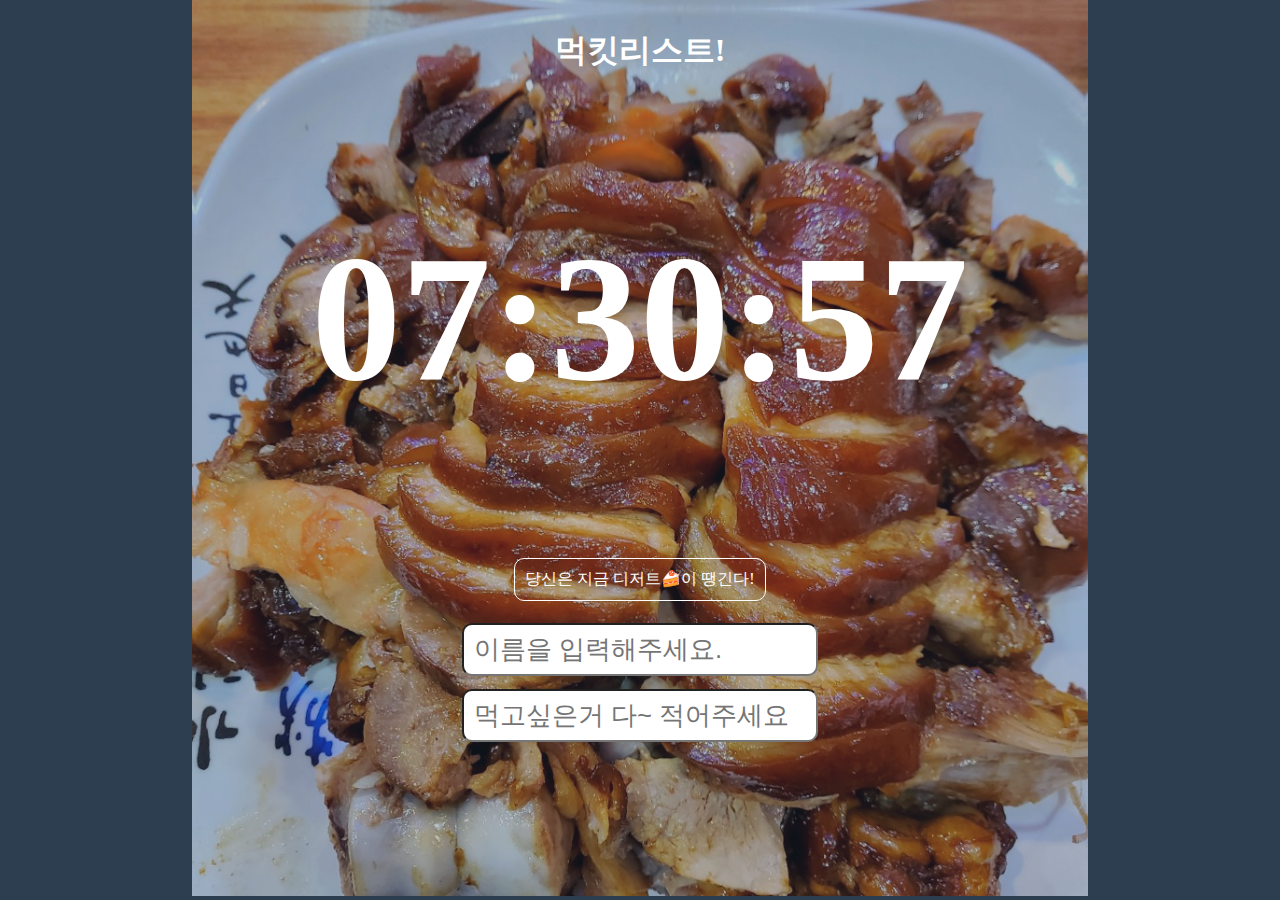
==== index.html @ 6dcbe25f "commit" ====
<!DOCTYPE html>
<html lang="en">
<head>
    <meta charset="UTF-8">
    <meta name="viewport" content="width=device-width, initial-scale=1.0">
    <title>Something</title>
    <link href="index.css" rel="stylesheet" type="text/css" />
</head>
<body>
    <h1>먹킷리스트!</h1>
    <div class="js-clock">
        <h1>00:00</h1>

    </div>
    <p class="js-yourMenu"></p>
    <form class="js-form form">
        <input type="text" placeholder="이름을 입력해주세요." />
    </form>

    <h1 class="js-greetings greetings"></h1>
    <form class="js-toDoForm">
        <input type="text" placeholder="먹고싶은거 다~ 적어주세요" />
    </form>
   
    <ul class="js-toDoList">
        
    </ul>
    <script src="clock.js"></script>
    <script src="greeting.js"></script>
    <script src="todo.js"></script>
    <script src="bg.js"></script>
</body>
</html>
---- index.css ----
.form, .greetings{
   display:none;
}
.showing{
   display:block;
}


@keyframes fadeIn{
   from{
      opacity: 0;
   }
   to{
      opacity: 1;
   }
}

.bgImage{
   position :absolute;
   top:0;
   width:70vw;
   z-index:-1;
   animation: fadeIn 0.5s linear;
   opacity: 0.7;
}

body{
   background-color: #2c3e50;
   display:flex;
   align-items: center;
   flex-direction: column;
}
.js-clock{
   font-size:7vw;
}
ul, li{
   list-style: none;
    margin: 0 auto;
    padding: 0;
    color:white;
}
li {
   border: 1px solid;
   border-radius: 7px;
   background: black;
   font-weight: 600;
   padding-left: 8em;
   text-align: center;
   padding-top: 1em;
   padding-bottom: 1em;
}
h1,h4{
   color:white;
}
h1{
   font-size:2em;
}
input{
   font-size:2vw;
   border-radius: 10px;
   margin:.5vw;
   padding:10px;
}
.js-toDoList>li{
   margin-top: 1.5vw;
    font-size: 2vw;
    margin-left: -10px;
}
.js-yourMenu{
   color:white;
   border:1px solid;
   border-radius: 10px;
   padding:10px;
   transition: all 300ms linear;
   animation-name:menu;
   animation-duration: 2.9s;
   animation-timing-function:ease-out;
   animation-iteration-count: infinite;
}
.js-yourMenu:hover, .js-yourMenu:active{
   transform: none;
   border:2px solid;
   background-color: black;
}
@keyframes menu{
   from{
      transform: scale(1);   
   }
   50%{
      transform: scale(1.2);
      background-color: black;
   }
}

.searchA{
   text-decoration: none;
   font-size:1vw;
   border:1px solid;
   background-color:#efefef;
   padding: 3.8px;
   border-radius: 10px;
}
.searchA:hover{
   animation-name:ahover;
   animation-duration: 2.5s;
   animation-timing-function: ease-in-out;
}
@keyframes ahover{
   100%{background-color:black};
   75%{background-color:rgba(0, 0, 0, 0.68)};
   50%{background-color:gray};
   25%{background-color:beige};
   0%{background-color:white};
}

span {
   margin-right: 6em;
}
button {

   width: 35px;
   font-size: 5px;
   border-radius: unset;
}
button:hover{
   animation-name:button;
   animation-duration: 1.5s;
   animation-timing-function: ease-in-out;
   animation-iteration-count: 30;
   
}


@keyframes button{
   0%{
      transform:skewX(20deg);
   }
   50%{
      transform:skewX(-20deg);
   }
   100%{
      transform:skew(20.5deg);
   }
}

@media(max-width:500px){
   li{
      width:100%;
      margin-left:-10px;
   }
   ul{
      margin:0;
      width:100%;
   }
   input{
      width:100%;
      font-size:1.8em;
      margin-left: -10px;
   }
   span{
      font-size:2em;
   }

}
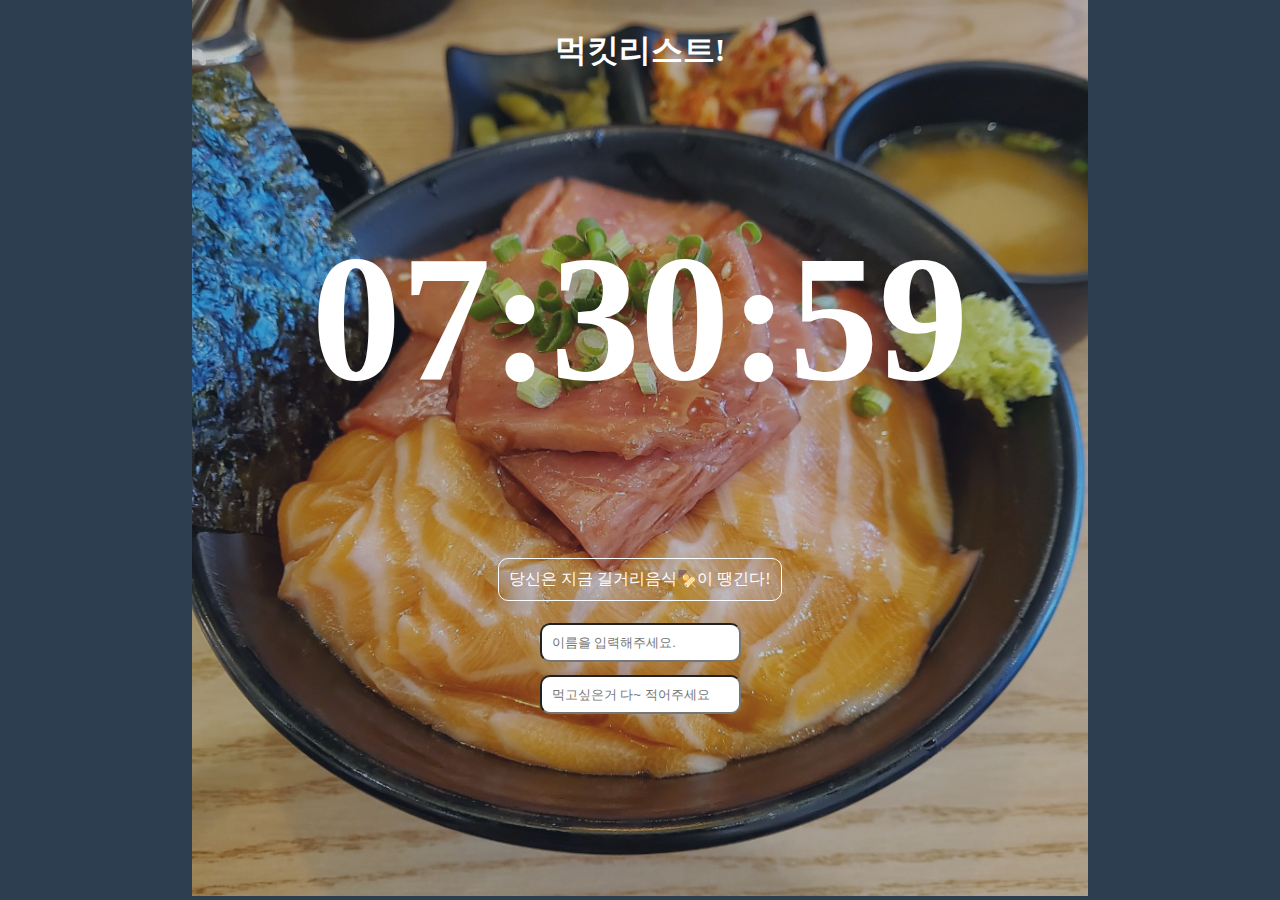
==== commit e75ea038: "commit" ====
--- a/index.html
+++ b/index.html
@@ -15,6 +15,7 @@
     <p class="js-yourMenu"></p>
     <form class="js-form form">
         <input type="text" placeholder="이름을 입력해주세요." />
+        <!-- 여기에 '시간별 인사' 오게하기 -->
     </form>
 
     <h1 class="js-greetings greetings"></h1>
--- a/index.css
+++ b/index.css
@@ -58,10 +58,9 @@
    font-size:2em;
 }
 input{
-   font-size:2vw;
    border-radius: 10px;
-   margin:.5vw;
-   padding:10px;
+    margin: .5vw;
+    padding: 10px;
 }
 .js-toDoList>li{
    margin-top: 1.5vw;
@@ -76,7 +75,7 @@
    transition: all 300ms linear;
    animation-name:menu;
    animation-duration: 2.9s;
-   animation-timing-function:ease-out;
+   animation-timing-function:ease-in-out;
    animation-iteration-count: infinite;
 }
 .js-yourMenu:hover, .js-yourMenu:active{
@@ -108,11 +107,11 @@
    animation-timing-function: ease-in-out;
 }
 @keyframes ahover{
+   0%{background-color:white};
+   25%{background-color:beige};
+   50%{background-color:gray};
+   75%{background-color:rgba(0, 0, 0, 0.68)};
    100%{background-color:black};
-   75%{background-color:rgba(0, 0, 0, 0.68)};
-   50%{background-color:gray};
-   25%{background-color:beige};
-   0%{background-color:white};
 }
 
 span {
@@ -126,8 +125,8 @@
 }
 button:hover{
    animation-name:button;
-   animation-duration: 1.5s;
-   animation-timing-function: ease-in-out;
+   animation-duration: 0.5s;
+   animation-timing-function: ease-out;
    animation-iteration-count: 30;
    
 }
@@ -137,8 +136,14 @@
    0%{
       transform:skewX(20deg);
    }
+   25%{
+      transform:skewY(-20deg);
+   }
    50%{
       transform:skewX(-20deg);
+   }
+   75%{
+      transform:skewY(20deg);
    }
    100%{
       transform:skew(20.5deg);
@@ -156,7 +161,7 @@
    }
    input{
       width:100%;
-      font-size:1.8em;
+      font-size: 1em;
       margin-left: -10px;
    }
    span{
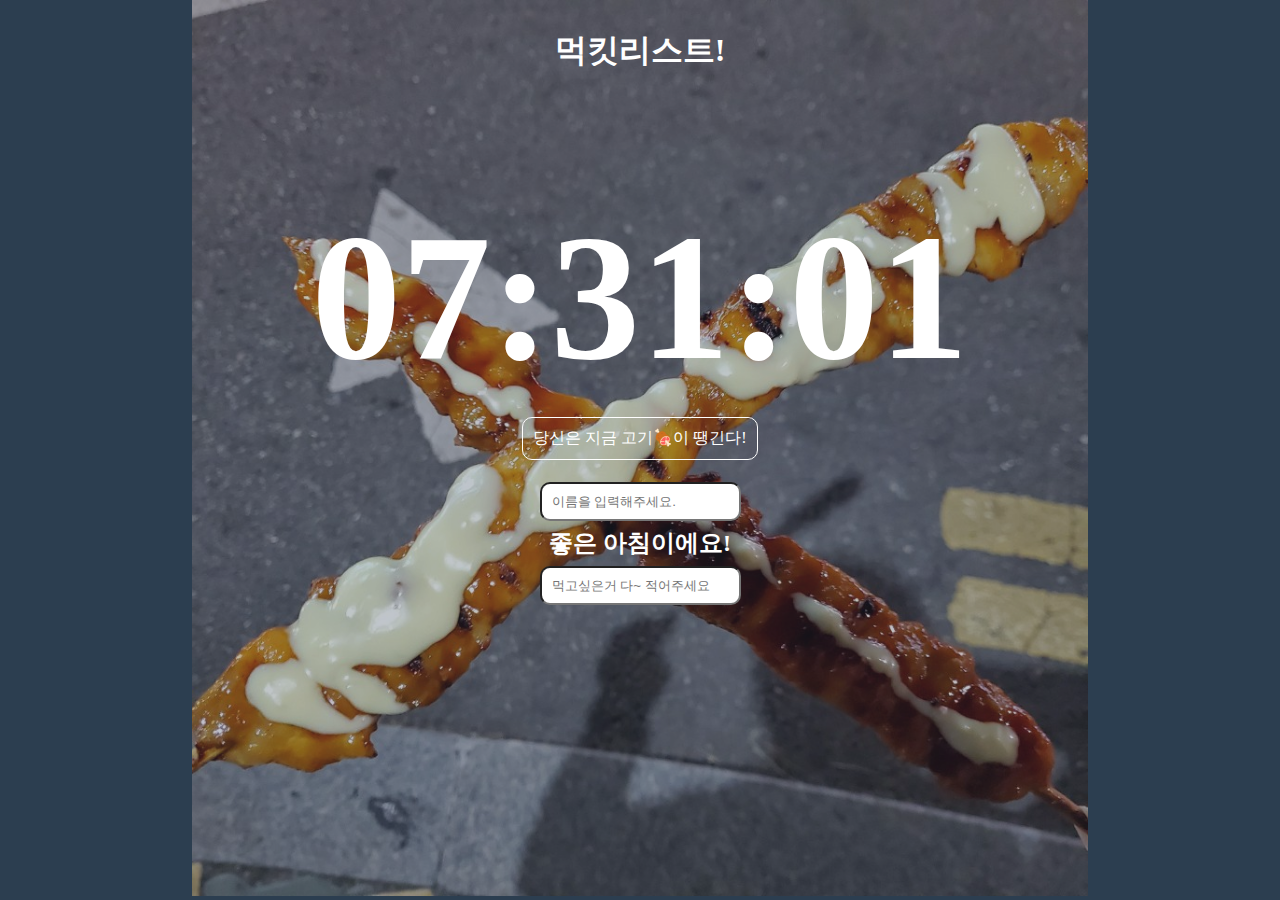
==== commit 28eadb2d: "commit" ====
--- a/index.html
+++ b/index.html
@@ -19,6 +19,7 @@
     </form>
 
     <h1 class="js-greetings greetings"></h1>
+    <h2 class="sayHello"></h2>
     <form class="js-toDoForm">
         <input type="text" placeholder="먹고싶은거 다~ 적어주세요" />
     </form>
--- a/index.css
+++ b/index.css
@@ -1,4 +1,6 @@
-
+body{
+   min-width:350px;
+}
 
 .form, .greetings{
    display:none;
@@ -56,6 +58,7 @@
 }
 h1{
    font-size:2em;
+   margin-bottom: 0;
 }
 input{
    border-radius: 10px;
@@ -167,5 +170,12 @@
    span{
       font-size:2em;
    }
+}
 
+.sayHello{
+   font-size: 1.5em;
+    margin: 0 auto;
+    text-align: center;
+    color: white;
+    font-weight: 600;
 }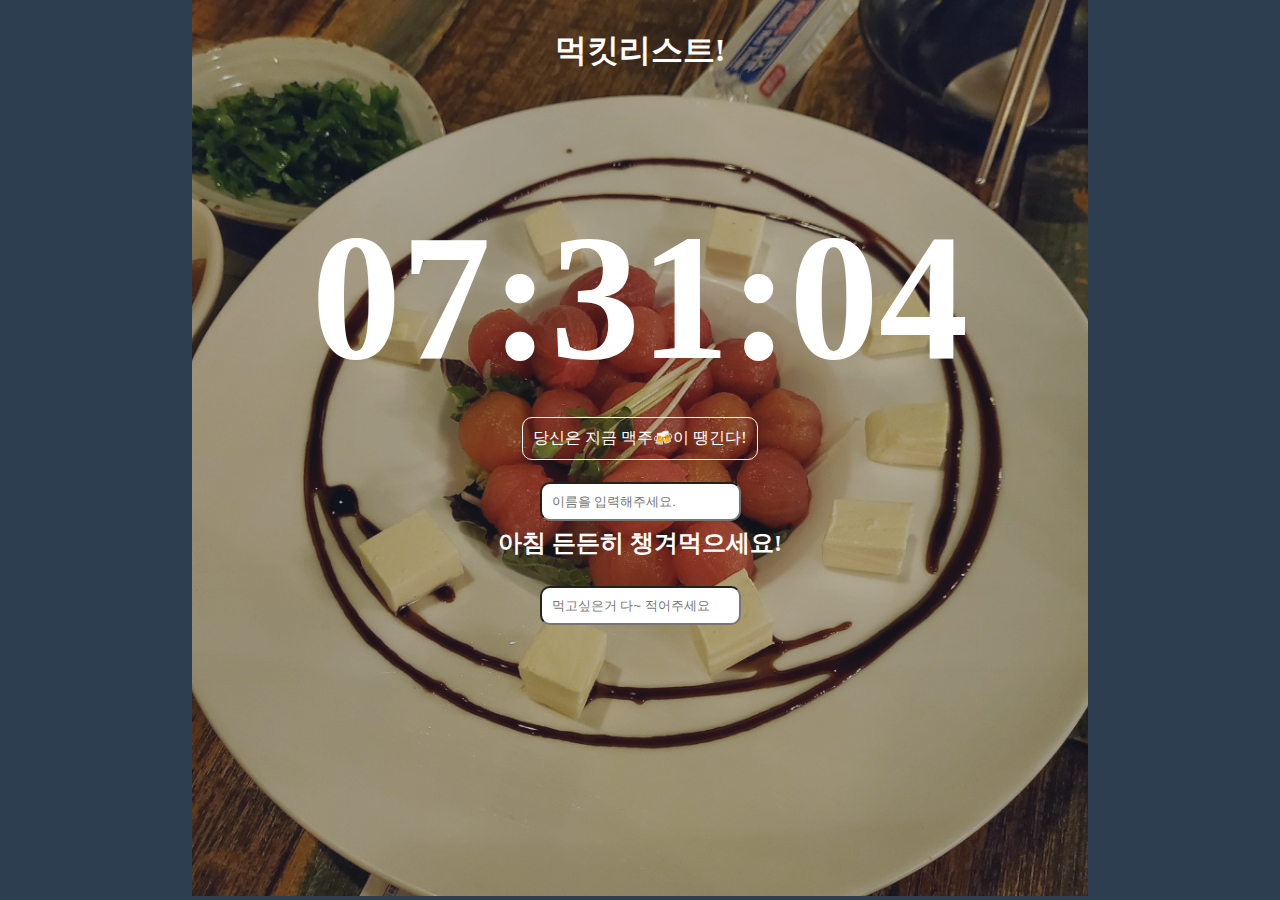
==== commit df02827f: "commit" ====
--- a/index.html
+++ b/index.html
@@ -14,8 +14,7 @@
     </div>
     <p class="js-yourMenu"></p>
     <form class="js-form form">
-        <input type="text" placeholder="이름을 입력해주세요." />
-        <!-- 여기에 '시간별 인사' 오게하기 -->
+        <input type="text" placeholder="이름을 입력해주세요." class="inputName"/>
     </form>
 
     <h1 class="js-greetings greetings"></h1>
--- a/index.css
+++ b/index.css
@@ -170,6 +170,9 @@
    span{
       font-size:2em;
    }
+   .js-toDoList>li{
+      font-size: 8px;
+   }
 }
 
 .sayHello{
@@ -178,4 +181,5 @@
     text-align: center;
     color: white;
     font-weight: 600;
+    margin-bottom: 20px;
 }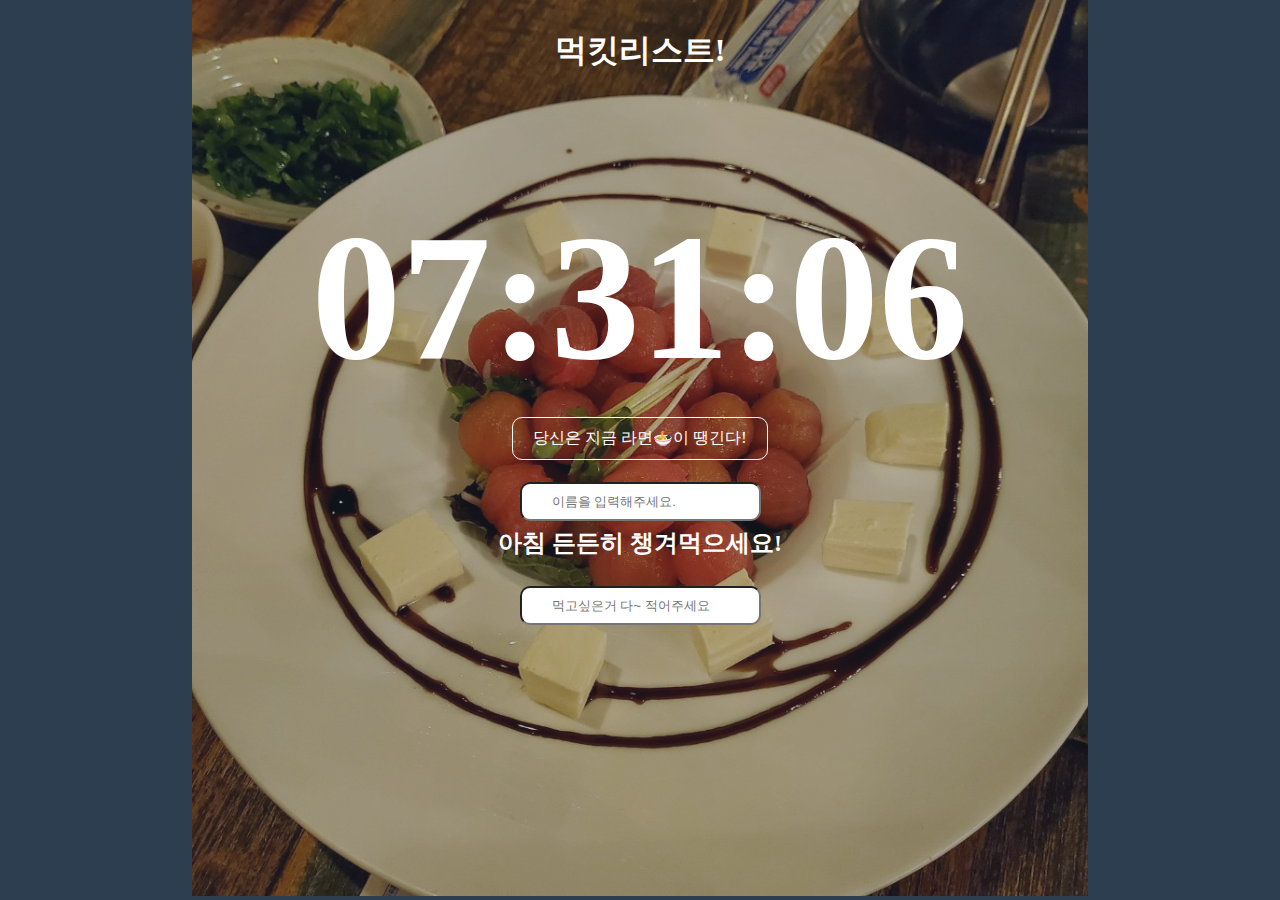
==== commit 827d78c3: "commit" ====
--- a/index.html
+++ b/index.html
@@ -3,32 +3,34 @@
 <head>
     <meta charset="UTF-8">
     <meta name="viewport" content="width=device-width, initial-scale=1.0">
-    <title>Something</title>
+    <title>YAM😋</title>
     <link href="index.css" rel="stylesheet" type="text/css" />
 </head>
 <body>
-    <h1>먹킷리스트!</h1>
-    <div class="js-clock">
-        <h1>00:00</h1>
+            <h1>먹킷리스트!</h1>
+        <div class="js-clock">
+            <h1>00:00</h1>
+        </div>
+        <p class="js-yourMenu"></p>
 
-    </div>
-    <p class="js-yourMenu"></p>
-    <form class="js-form form">
-        <input type="text" placeholder="이름을 입력해주세요." class="inputName"/>
-    </form>
 
-    <h1 class="js-greetings greetings"></h1>
-    <h2 class="sayHello"></h2>
-    <form class="js-toDoForm">
-        <input type="text" placeholder="먹고싶은거 다~ 적어주세요" />
-    </form>
-   
-    <ul class="js-toDoList">
-        
-    </ul>
-    <script src="clock.js"></script>
-    <script src="greeting.js"></script>
-    <script src="todo.js"></script>
-    <script src="bg.js"></script>
+
+        <form class="js-form form">
+            <input type="text" placeholder="이름을 입력해주세요." class="inputName"/>
+        </form>
+
+        <h1 class="js-greetings greetings"></h1>
+        <h2 class="sayHello"></h2>
+        <form class="js-toDoForm">
+            <input type="text" placeholder="먹고싶은거 다~ 적어주세요" />
+        </form>
+    
+        <ul class="js-toDoList">
+            
+        </ul>
+        <script src="clock.js"></script>
+        <script src="greeting.js"></script>
+        <script src="todo.js"></script>
+        <script src="bg.js"></script>
 </body>
 </html>--- a/index.css
+++ b/index.css
@@ -48,7 +48,6 @@
    border-radius: 7px;
    background: black;
    font-weight: 600;
-   padding-left: 8em;
    text-align: center;
    padding-top: 1em;
    padding-bottom: 1em;
@@ -63,18 +62,19 @@
 input{
    border-radius: 10px;
     margin: .5vw;
-    padding: 10px;
+    padding: 10px 30px;
 }
 .js-toDoList>li{
    margin-top: 1.5vw;
     font-size: 2vw;
-    margin-left: -10px;
+    padding: 10px 60px;
+    
 }
 .js-yourMenu{
    color:white;
    border:1px solid;
    border-radius: 10px;
-   padding:10px;
+   padding:10px 20px;
    transition: all 300ms linear;
    animation-name:menu;
    animation-duration: 2.9s;
@@ -103,19 +103,20 @@
    background-color:#efefef;
    padding: 3.8px;
    border-radius: 10px;
+   margin-left: 100px;
 }
 .searchA:hover{
    animation-name:ahover;
-   animation-duration: 2.5s;
+   animation-duration: 0.5s;
    animation-timing-function: ease-in-out;
 }
-@keyframes ahover{
-   0%{background-color:white};
-   25%{background-color:beige};
-   50%{background-color:gray};
-   75%{background-color:rgba(0, 0, 0, 0.68)};
-   100%{background-color:black};
-}
+      @keyframes ahover{
+         0%{background-color:white};
+         25%{background-color:beige};
+         50%{background-color:gray};
+         75%{background-color:rgba(0, 0, 0, 0.68)};
+         100%{background-color:black};
+      }
 
 span {
    margin-right: 6em;
@@ -156,7 +157,6 @@
 @media(max-width:500px){
    li{
       width:100%;
-      margin-left:-10px;
    }
    ul{
       margin:0;
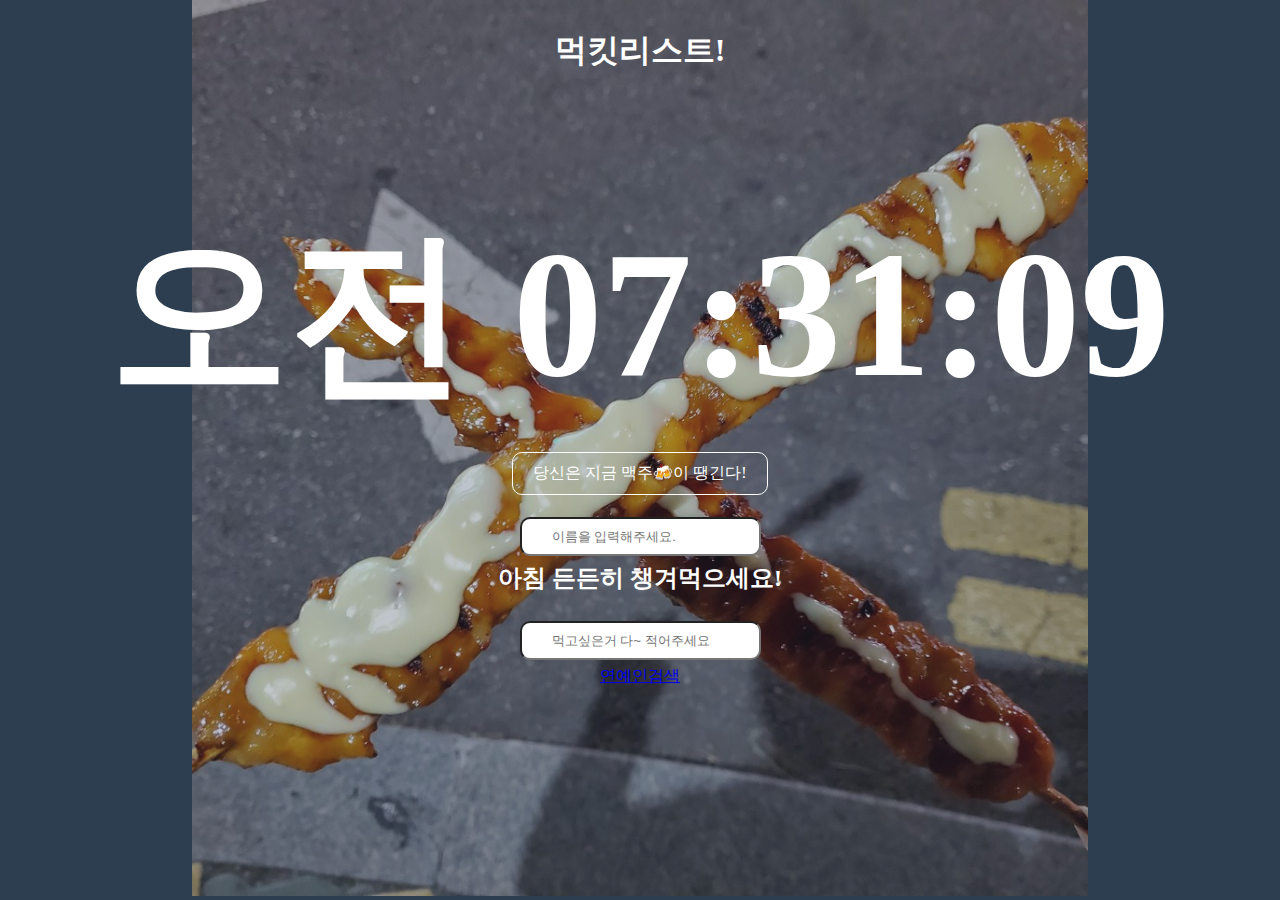
==== commit a6fe86bf: "commit" ====
--- a/index.html
+++ b/index.html
@@ -32,5 +32,7 @@
         <script src="greeting.js"></script>
         <script src="todo.js"></script>
         <script src="bg.js"></script>
+
+        <div><a href="crolling.py">연예인검색</a></div>
 </body>
 </html>--- a/index.css
+++ b/index.css
@@ -1,5 +1,5 @@
 body{
-   min-width:350px;
+   min-width:300px;
 }
 
 .form, .greetings{
@@ -64,6 +64,9 @@
     margin: .5vw;
     padding: 10px 30px;
 }
+input:focus{
+   border: 3px solid black;
+}
 .js-toDoList>li{
    margin-top: 1.5vw;
     font-size: 2vw;
@@ -104,6 +107,7 @@
    padding: 3.8px;
    border-radius: 10px;
    margin-left: 100px;
+   display:inline-block;
 }
 .searchA:hover{
    animation-name:ahover;
@@ -156,16 +160,15 @@
 
 @media(max-width:500px){
    li{
-      width:100%;
+      width: 60%;
    }
    ul{
       margin:0;
       width:100%;
    }
    input{
-      width:100%;
-      font-size: 1em;
-      margin-left: -10px;
+      text-align: center;
+    font-size: 1em;
    }
    span{
       font-size:2em;
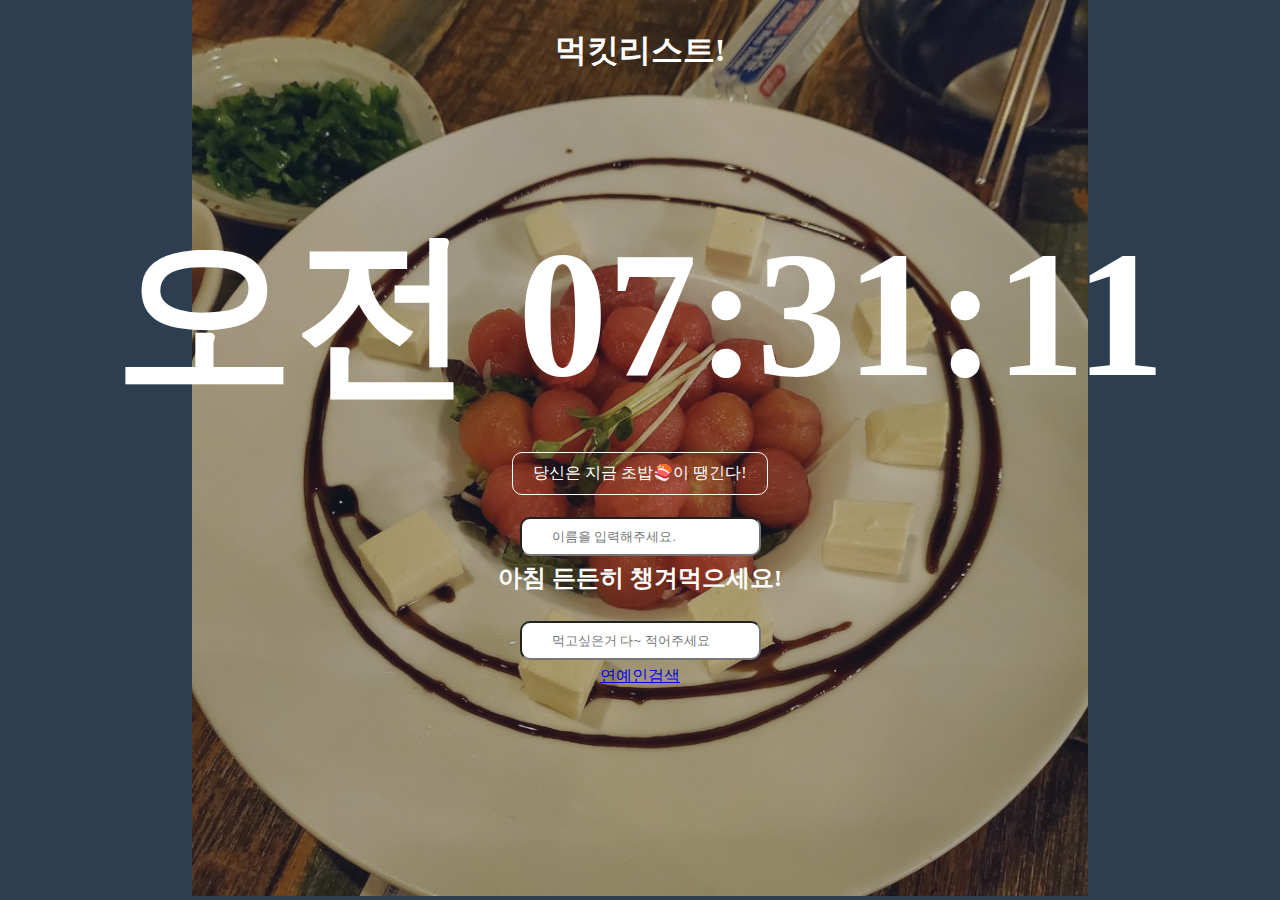
==== commit 03079776: "c" ====
--- a/index.html
+++ b/index.html
@@ -33,6 +33,6 @@
         <script src="todo.js"></script>
         <script src="bg.js"></script>
 
-        <div><a href="crolling.py">연예인검색</a></div>
+        <div><a href="mmmm.html">연예인검색</a></div>
 </body>
 </html>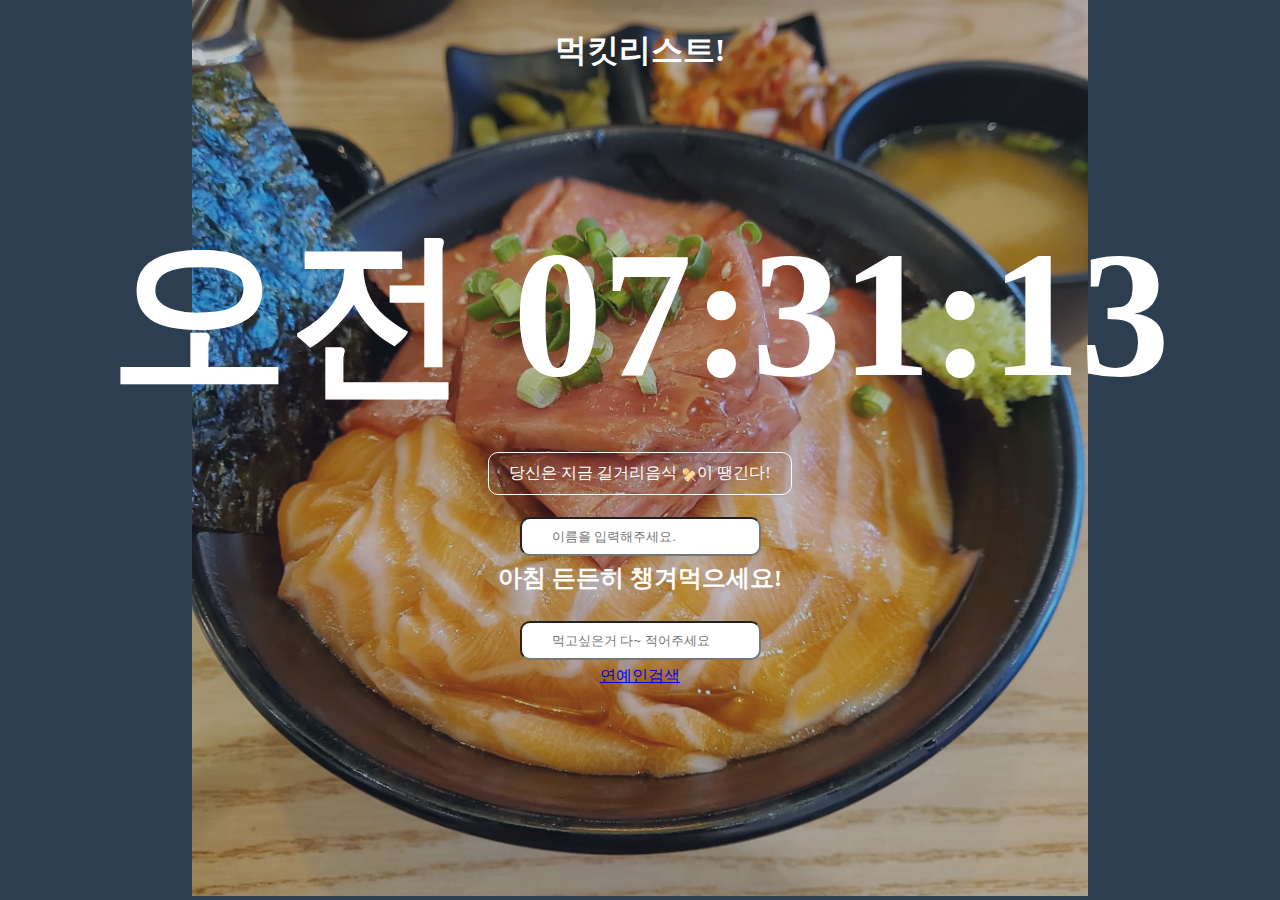
==== commit 00a682b1: "c" ====
--- a/index.html
+++ b/index.html
@@ -13,7 +13,7 @@
         </div>
         <p class="js-yourMenu"></p>
 
-
+ 
 
         <form class="js-form form">
             <input type="text" placeholder="이름을 입력해주세요." class="inputName"/>
